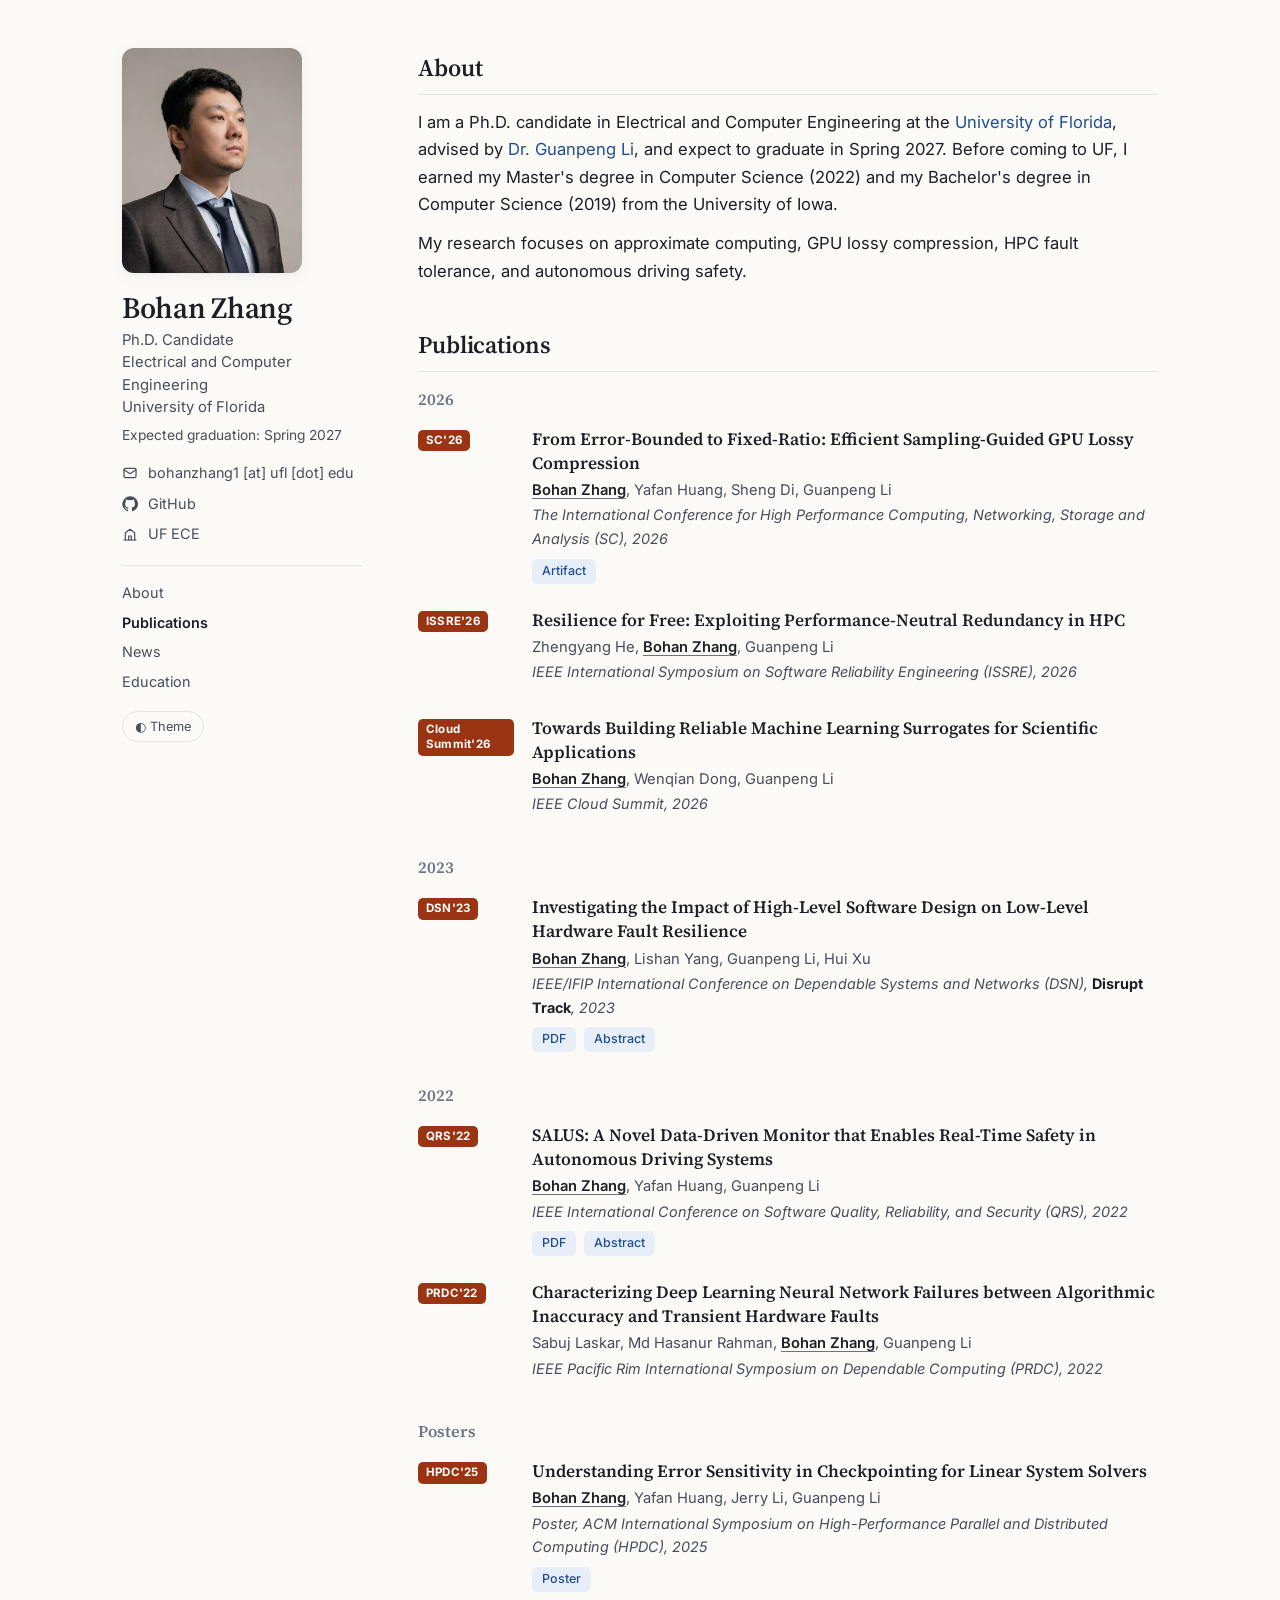
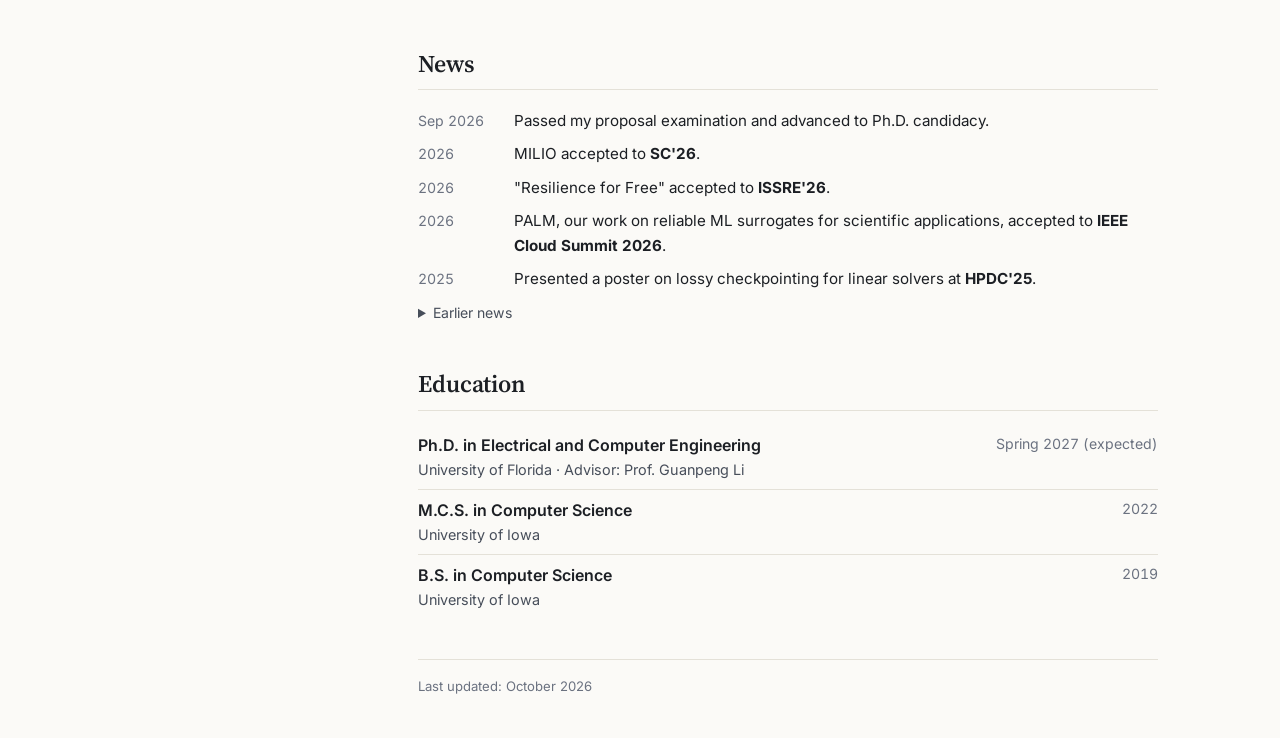
==== index.html @ 4b756f18 "Redesign homepage and update to UF ECE Replace the jemdoc site with a hand-written single page: prof" ====
<!doctype html>
<html lang="en">
<head>
<meta charset="utf-8">
<meta name="viewport" content="width=device-width, initial-scale=1">
<title>Bohan Zhang</title>
<meta name="description" content="Bohan Zhang, Ph.D. candidate in Electrical and Computer Engineering at the University of Florida. Reliable and efficient computing for scientific and AI applications.">
<link rel="preconnect" href="https://fonts.googleapis.com">
<link rel="preconnect" href="https://fonts.gstatic.com" crossorigin>
<link href="https://fonts.googleapis.com/css2?family=Inter:wght@400;500;600;700&family=Source+Serif+4:opsz,wght@8..60,400;8..60,600&display=swap" rel="stylesheet">
<link rel="stylesheet" href="assets/style.css">
<script>
  try { var t = localStorage.getItem('theme'); if (t) document.documentElement.dataset.theme = t; } catch (e) {}
</script>
</head>
<body>
<div class="page">

  <aside class="profile">
    <img class="avatar" src="image/avatar.jpg" alt="Photo of Bohan Zhang">
    <div class="profile-text">
      <h1 class="name">Bohan Zhang</h1>
      <p class="role">Ph.D. Candidate<br>Electrical and Computer Engineering<br>University of Florida</p>
      <p class="grad">Expected graduation: Spring 2027</p>
    </div>


    <ul class="links">
      <li><span>
        <svg viewBox="0 0 24 24" fill="none" stroke="currentColor" stroke-width="1.8" stroke-linecap="round" stroke-linejoin="round"><rect x="3" y="5" width="18" height="14" rx="2"/><path d="m3 7 9 6 9-6"/></svg>
        bohanzhang1 [at] ufl [dot] edu</span></li>
      <li><a href="https://github.com/bzhang22">
        <svg viewBox="0 0 24 24" fill="currentColor"><path d="M12 .5a11.5 11.5 0 0 0-3.64 22.41c.58.1.79-.25.79-.56v-2c-3.2.7-3.88-1.37-3.88-1.37-.53-1.33-1.28-1.69-1.28-1.69-1.05-.71.08-.7.08-.7 1.16.08 1.77 1.19 1.77 1.19 1.03 1.77 2.7 1.26 3.36.96.1-.75.4-1.26.73-1.55-2.55-.29-5.24-1.28-5.24-5.68 0-1.26.45-2.28 1.19-3.09-.12-.29-.52-1.46.11-3.05 0 0 .97-.31 3.17 1.18a11 11 0 0 1 5.77 0c2.2-1.49 3.17-1.18 3.17-1.18.63 1.59.23 2.76.11 3.05.74.81 1.19 1.83 1.19 3.09 0 4.41-2.69 5.38-5.25 5.67.41.36.78 1.06.78 2.14v3.17c0 .31.21.67.8.56A11.5 11.5 0 0 0 12 .5Z"/></svg>
        GitHub</a></li>
      <li><a href="https://www.ece.ufl.edu/">
        <svg viewBox="0 0 24 24" fill="none" stroke="currentColor" stroke-width="1.8" stroke-linecap="round" stroke-linejoin="round"><path d="M3 21h18"/><path d="M5 21V10l7-5 7 5v11"/><path d="M10 21v-6h4v6"/></svg>
        UF ECE</a></li>
    </ul>

    <nav class="nav">
      <a href="#about">About</a>
      <a href="#publications">Publications</a>
      <a href="#news">News</a>
      <a href="#education">Education</a>
    </nav>

    <button class="theme-toggle" id="theme-toggle" type="button">◐ Theme</button>
  </aside>

  <main>
    <section id="about">
      <h2>About</h2>
      <div class="lead">
        <p>I am a Ph.D. candidate in Electrical and Computer Engineering at the <a href="https://www.ufl.edu/">University of Florida</a>, advised by <a href="https://cclinus.github.io">Dr. Guanpeng Li</a>, and expect to graduate in Spring 2027. Before coming to UF, I earned my Master's degree in Computer Science (2022) and my Bachelor's degree in Computer Science (2019) from the University of Iowa.</p>
        <p>My research focuses on approximate computing, GPU lossy compression, HPC fault tolerance, and autonomous driving safety.</p>
      </div>
    </section>


    <section id="publications">
      <h2>Publications</h2>

      <h3 class="year">2026</h3>

      <article class="pub">
        <span class="venue">SC'26</span>
        <div>
          <h4 class="pub-title">From Error-Bounded to Fixed-Ratio: Efficient Sampling-Guided GPU Lossy Compression</h4>
          <p class="authors"><span class="me">Bohan Zhang</span>, Yafan Huang, Sheng Di, Guanpeng Li</p>
          <p class="where">The International Conference for High Performance Computing, Networking, Storage and Analysis (SC), 2026</p>
          <div class="actions">
            <a class="btn" href="https://zenodo.org/records/21798208">Artifact</a>
          </div>
        </div>
      </article>

      <article class="pub">
        <span class="venue">ISSRE'26</span>
        <div>
          <h4 class="pub-title">Resilience for Free: Exploiting Performance-Neutral Redundancy in HPC</h4>
          <p class="authors">Zhengyang He, <span class="me">Bohan Zhang</span>, Guanpeng Li</p>
          <p class="where">IEEE International Symposium on Software Reliability Engineering (ISSRE), 2026</p>
        </div>
      </article>

      <article class="pub">
        <span class="venue">Cloud Summit'26</span>
        <div>
          <h4 class="pub-title">Towards Building Reliable Machine Learning Surrogates for Scientific Applications</h4>
          <p class="authors"><span class="me">Bohan Zhang</span>, Wenqian Dong, Guanpeng Li</p>
          <p class="where">IEEE Cloud Summit, 2026</p>
        </div>
      </article>


      <h3 class="year">2023</h3>

      <article class="pub">
        <span class="venue">DSN'23</span>
        <div>
          <h4 class="pub-title">Investigating the Impact of High-Level Software Design on Low-Level Hardware Fault Resilience</h4>
          <p class="authors"><span class="me">Bohan Zhang</span>, Lishan Yang, Guanpeng Li, Hui Xu</p>
          <p class="where">IEEE/IFIP International Conference on Dependable Systems and Networks (DSN), <strong>Disrupt Track</strong>, 2023</p>
          <div class="actions">
            <a class="btn" href="folders/code_level_design_impact_on_resilience___DSN_disrupt_23.pdf">PDF</a>
            <button class="btn" type="button" data-abstract>Abstract</button>
          </div>
          <div class="abstract">Silent Data Corruptions (SDCs) have become an insurmountable issue that threatens system reliability. General strategies for protecting programs from SDCs, such as dual modular redundancy, incur intolerable overheads. Another strategy is Algorithm-Based Fault Tolerance, which is highly bound to the specific algorithm and hard to generalize. In this study, we find that different implementations of the same algorithm may lead to very different SDC probabilities. We conduct a characterization study to quantify the differences and investigate the root causes. The insights we derive could help guide developers in the software engineering domain to design programs that are naturally resilient.</div>
        </div>
      </article>

      <h3 class="year">2022</h3>

      <article class="pub">
        <span class="venue">QRS'22</span>
        <div>
          <h4 class="pub-title">SALUS: A Novel Data-Driven Monitor that Enables Real-Time Safety in Autonomous Driving Systems</h4>
          <p class="authors"><span class="me">Bohan Zhang</span>, Yafan Huang, Guanpeng Li</p>
          <p class="where">IEEE International Conference on Software Quality, Reliability, and Security (QRS), 2022</p>
          <div class="actions">
            <a class="btn" href="folders/AV_Safety_Monitor___QRS_2022_CR.pdf">PDF</a>
            <button class="btn" type="button" data-abstract>Abstract</button>
          </div>
          <div class="abstract">This paper proposes SALUS, a data-driven real-time safety monitor that detects and mitigates safety violations of an autonomous vehicle (AV). The key insight is that traffic situations that lead to AV safety violations fall into patterns and can be identified by learning from the safety violations of the AV. Our approach uses machine learning techniques to model the traffic behaviors that result in safety violations, characterize their early symptoms for training a preemptive model, and then detect real-time safety violations before actual crashes happen. To train the model, we leverage a pipeline of fuzzing techniques to tailor AV-specific safety violation symptoms and generate training data via data augmentation. Our evaluation demonstrates that the technique reduces over 97.2% of safety violations in industry-level autonomous driving systems such as Baidu Apollo, with no more than 0.018 false positive rate.</div>
        </div>
      </article>

      <article class="pub">
        <span class="venue">PRDC'22</span>
        <div>
          <h4 class="pub-title">Characterizing Deep Learning Neural Network Failures between Algorithmic Inaccuracy and Transient Hardware Faults</h4>
          <p class="authors">Sabuj Laskar, Md Hasanur Rahman, <span class="me">Bohan Zhang</span>, Guanpeng Li</p>
          <p class="where">IEEE Pacific Rim International Symposium on Dependable Computing (PRDC), 2022</p>
        </div>
      </article>

      <h3 class="year">Posters</h3>

      <article class="pub">
        <span class="venue">HPDC'25</span>
        <div>
          <h4 class="pub-title">Understanding Error Sensitivity in Checkpointing for Linear System Solvers</h4>
          <p class="authors"><span class="me">Bohan Zhang</span>, Yafan Huang, Jerry Li, Guanpeng Li</p>
          <p class="where">Poster, ACM International Symposium on High-Performance Parallel and Distributed Computing (HPDC), 2025</p>
          <div class="actions">
            <a class="btn" href="https://hpdc.sci.utah.edu/2025/assets/slides/posters/zhang.pdf">Poster</a>
          </div>
        </div>
      </article>

    </section>


    <section id="news">
      <h2>News</h2>
      <ul class="news">
        <li><time>Sep 2026</time><span>Passed my proposal examination and advanced to Ph.D. candidacy.</span></li>
        <li><time>2026</time><span>MILIO accepted to <strong>SC'26</strong>.</span></li>
        <li><time>2026</time><span>"Resilience for Free" accepted to <strong>ISSRE'26</strong>.</span></li>
        <li><time>2026</time><span>PALM, our work on reliable ML surrogates for scientific applications, accepted to <strong>IEEE Cloud Summit 2026</strong>.</span></li>
        <li><time>2025</time><span>Presented a poster on lossy checkpointing for linear solvers at <strong>HPDC'25</strong>.</span></li>
      </ul>
      <details class="older">
        <summary>Earlier news</summary>
        <ul class="news">
          <li><time>2023</time><span>Paper accepted to the <strong>DSN'23</strong> Disrupt track.</span></li>
          <li><time>2022</time><span><strong>SALUS</strong> accepted to <strong>QRS'22</strong>.</span></li>
        </ul>
      </details>
    </section>

    <section id="education">
      <h2>Education</h2>
      <ul class="timeline">
        <li><div><strong>Ph.D. in Electrical and Computer Engineering</strong><div class="sub">University of Florida · Advisor: Prof. Guanpeng Li</div></div><time>Spring 2027 (expected)</time></li>
        <li><div><strong>M.C.S. in Computer Science</strong><div class="sub">University of Iowa</div></div><time>2022</time></li>
        <li><div><strong>B.S. in Computer Science</strong><div class="sub">University of Iowa</div></div><time>2019</time></li>
      </ul>
    </section>

    <footer>Last updated: October 2026</footer>
  </main>
</div>

<script>
  document.querySelectorAll('[data-abstract]').forEach(function (b) {
    b.addEventListener('click', function () {
      b.closest('.pub').querySelector('.abstract').classList.toggle('open');
    });
  });

  document.getElementById('theme-toggle').addEventListener('click', function () {
    var root = document.documentElement;
    var dark = root.dataset.theme ? root.dataset.theme === 'dark' : matchMedia('(prefers-color-scheme: dark)').matches;
    root.dataset.theme = dark ? 'light' : 'dark';
    try { localStorage.setItem('theme', root.dataset.theme); } catch (e) {}
  });

  var links = document.querySelectorAll('.nav a');
  var io = new IntersectionObserver(function (entries) {
    entries.forEach(function (e) {
      if (!e.isIntersecting) return;
      links.forEach(function (a) { a.classList.toggle('active', a.getAttribute('href') === '#' + e.target.id); });
    });
  }, { rootMargin: '-30% 0px -60% 0px' });
  document.querySelectorAll('main section').forEach(function (s) { io.observe(s); });
</script>
</body>
</html>
---- assets/style.css ----
:root {
  --bg: #fbfaf7;
  --surface: #ffffff;
  --ink: #1c1f24;
  --muted: #474e5a;
  --faint: #6b7280;
  --line: #e4e1d8;
  --accent: #1f4e8c;
  --accent-soft: #e8eef8;
  --me: #1c1f24;
  --conf: #9a3412;
  --shadow: 0 1px 2px rgba(20, 24, 33, .04), 0 4px 16px rgba(20, 24, 33, .05);
  --serif: "Source Serif 4", "Georgia", serif;
  --sans: "Inter", system-ui, -apple-system, "Segoe UI", sans-serif;
}

@media (prefers-color-scheme: dark) {
  :root:not([data-theme="light"]) {
    --bg: #14161a; --surface: #1b1e23; --ink: #ecebe7; --muted: #c0c4cc; --faint: #9ca2ad;
    --line: #2c3037; --accent: #93b9f0; --accent-soft: #1f2a3b; --me: #ffffff;
    --conf: #c2410c; --shadow: none;
  }
}
:root[data-theme="dark"] {
  --bg: #14161a; --surface: #1b1e23; --ink: #ecebe7; --muted: #c0c4cc; --faint: #9ca2ad;
  --line: #2c3037; --accent: #93b9f0; --accent-soft: #1f2a3b; --me: #ffffff;
  --conf: #c2410c; --shadow: none;
}

* { box-sizing: border-box; }
html { scroll-behavior: smooth; scroll-padding-top: 24px; }
body {
  margin: 0;
  background: var(--bg);
  color: var(--ink);
  font: 16px/1.65 var(--sans);
  -webkit-font-smoothing: antialiased;
}
a { color: var(--accent); text-decoration: none; }
a:hover { text-decoration: underline; text-underline-offset: 3px; }

.page {
  max-width: 1100px;
  margin: 0 auto;
  padding: 48px 32px 40px;
  display: grid;
  grid-template-columns: 240px minmax(0, 1fr);
  gap: 56px;
}

/* ---------- Sidebar ---------- */
.profile { align-self: start; }
@media (min-width: 881px) and (min-height: 820px) {
  .profile { position: sticky; top: 40px; }
}
.avatar {
  width: 180px;
  aspect-ratio: 4 / 5;
  object-fit: cover;
  object-position: 50% 30%;
  border-radius: 12px;
  display: block;
  box-shadow: var(--shadow);
}
.name {
  font-family: var(--serif);
  font-size: 1.85rem;
  font-weight: 600;
  line-height: 1.15;
  margin: 18px 0 4px;
  letter-spacing: -.01em;
}
.role { color: var(--muted); font-size: .93rem; line-height: 1.5; margin: 0; }
.grad { color: var(--muted); font-size: .86rem; margin: 6px 0 14px; }
.links { list-style: none; padding: 0; margin: 0 0 16px; display: grid; gap: 4px; font-size: .9rem; }
.links a, .links span { display: inline-flex; align-items: center; gap: 10px; color: var(--muted); }
.links a:hover { color: var(--accent); text-decoration: none; }
.links svg { width: 16px; height: 16px; flex: none; }
.nav { display: grid; gap: 0; border-top: 1px solid var(--line); padding-top: 12px; font-size: .9rem; }
.nav a { color: var(--muted); padding: 3px 0; }
.nav a.active { color: var(--ink); font-weight: 600; }
.nav a:hover { color: var(--accent); text-decoration: none; }

.theme-toggle {
  margin-top: 14px;
  background: none;
  border: 1px solid var(--line);
  color: var(--muted);
  border-radius: 999px;
  padding: 4px 12px;
  font: inherit;
  font-size: .8rem;
  cursor: pointer;
}
.theme-toggle:hover { color: var(--ink); border-color: var(--faint); }

/* ---------- Content ---------- */
main section { margin-bottom: 40px; }
h2 {
  font-family: var(--serif);
  font-size: 1.5rem;
  font-weight: 600;
  margin: 0 0 14px;
  padding-bottom: 6px;
  border-bottom: 1px solid var(--line);
  letter-spacing: -.005em;
}
.lead { font-size: 1.04rem; }
.lead p { margin: 0 0 12px; }


.year {
  font-family: var(--serif);
  font-size: 1.02rem;
  font-weight: 600;
  color: var(--faint);
  margin: 18px 0 2px;
}
.year:first-of-type { margin-top: 0; }
.pub {
  display: grid;
  grid-template-columns: 96px minmax(0, 1fr);
  gap: 18px;
  padding: 12px 0;
}
.venue {
  align-self: start;
  justify-self: start;
  margin-top: 3px;
  background: var(--conf);
  color: #fff;
  font-size: .72rem;
  font-weight: 700;
  letter-spacing: .02em;
  line-height: 1.35;
  padding: 3px 8px;
  border-radius: 5px;
}
.pub-title { font-family: var(--serif); font-size: 1.08rem; font-weight: 600; line-height: 1.4; margin: 0 0 3px; color: var(--ink); }
.authors { color: var(--muted); font-size: .92rem; margin: 0; }
.authors .me { color: var(--me); font-weight: 600; text-decoration: underline; text-decoration-color: var(--faint); text-underline-offset: 3px; }
.where { font-size: .9rem; margin: 1px 0 8px; color: var(--muted); font-style: italic; }
.where strong { font-style: normal; color: var(--ink); }
.actions { display: flex; flex-wrap: wrap; gap: 8px; }
.btn {
  display: inline-flex; align-items: center; gap: 6px;
  font: inherit; font-size: .78rem; font-weight: 500;
  color: var(--accent);
  background: var(--accent-soft);
  border: 0;
  border-radius: 6px;
  padding: 2px 10px;
  cursor: pointer;
}
.btn:hover { text-decoration: none; filter: brightness(.96); }
.abstract {
  display: none;
  margin-top: 10px;
  font-size: .9rem;
  line-height: 1.6;
  color: var(--muted);
  background: var(--surface);
  border: 1px solid var(--line);
  border-radius: 8px;
  padding: 10px 14px;
}
.abstract.open { display: block; }


.news { list-style: none; padding: 0; margin: 0; }
.news li { display: grid; grid-template-columns: 84px 1fr; gap: 12px; padding: 4px 0; font-size: .95rem; }
.news time { color: var(--faint); font-variant-numeric: tabular-nums; font-size: .88rem; padding-top: 1px; }
.older { margin-top: 6px; }
.older summary { cursor: pointer; color: var(--muted); font-size: .88rem; }
.older .news { margin-top: 4px; }

.timeline { list-style: none; padding: 0; margin: 0; }
.timeline li { display: grid; grid-template-columns: 1fr auto; gap: 12px; padding: 7px 0; border-bottom: 1px solid var(--line); }
.timeline li:last-child { border-bottom: 0; }
.timeline strong { font-weight: 600; }
.timeline .sub { color: var(--muted); font-size: .9rem; }
.timeline time { color: var(--faint); font-size: .88rem; font-variant-numeric: tabular-nums; text-align: right; }


footer { color: var(--faint); font-size: .82rem; border-top: 1px solid var(--line); padding-top: 16px; }

/* ---------- Responsive ---------- */
@media (max-width: 880px) {
  .page { grid-template-columns: minmax(0, 1fr); gap: 28px; padding: 28px 16px; }
  .profile { display: grid; grid-template-columns: 110px minmax(0, 1fr); gap: 0 18px; align-items: start; }
  .avatar { width: 110px; }
  .name { margin-top: 0; font-size: 1.5rem; }
  .links, .theme-toggle { grid-column: 1 / -1; justify-self: start; }
  .links { margin-top: 14px; grid-template-columns: repeat(2, minmax(0, 1fr)); overflow-wrap: anywhere; width: 100%; }
  .nav, .theme-toggle { display: none; }
  .pub { grid-template-columns: minmax(0, 1fr); gap: 6px; }
}
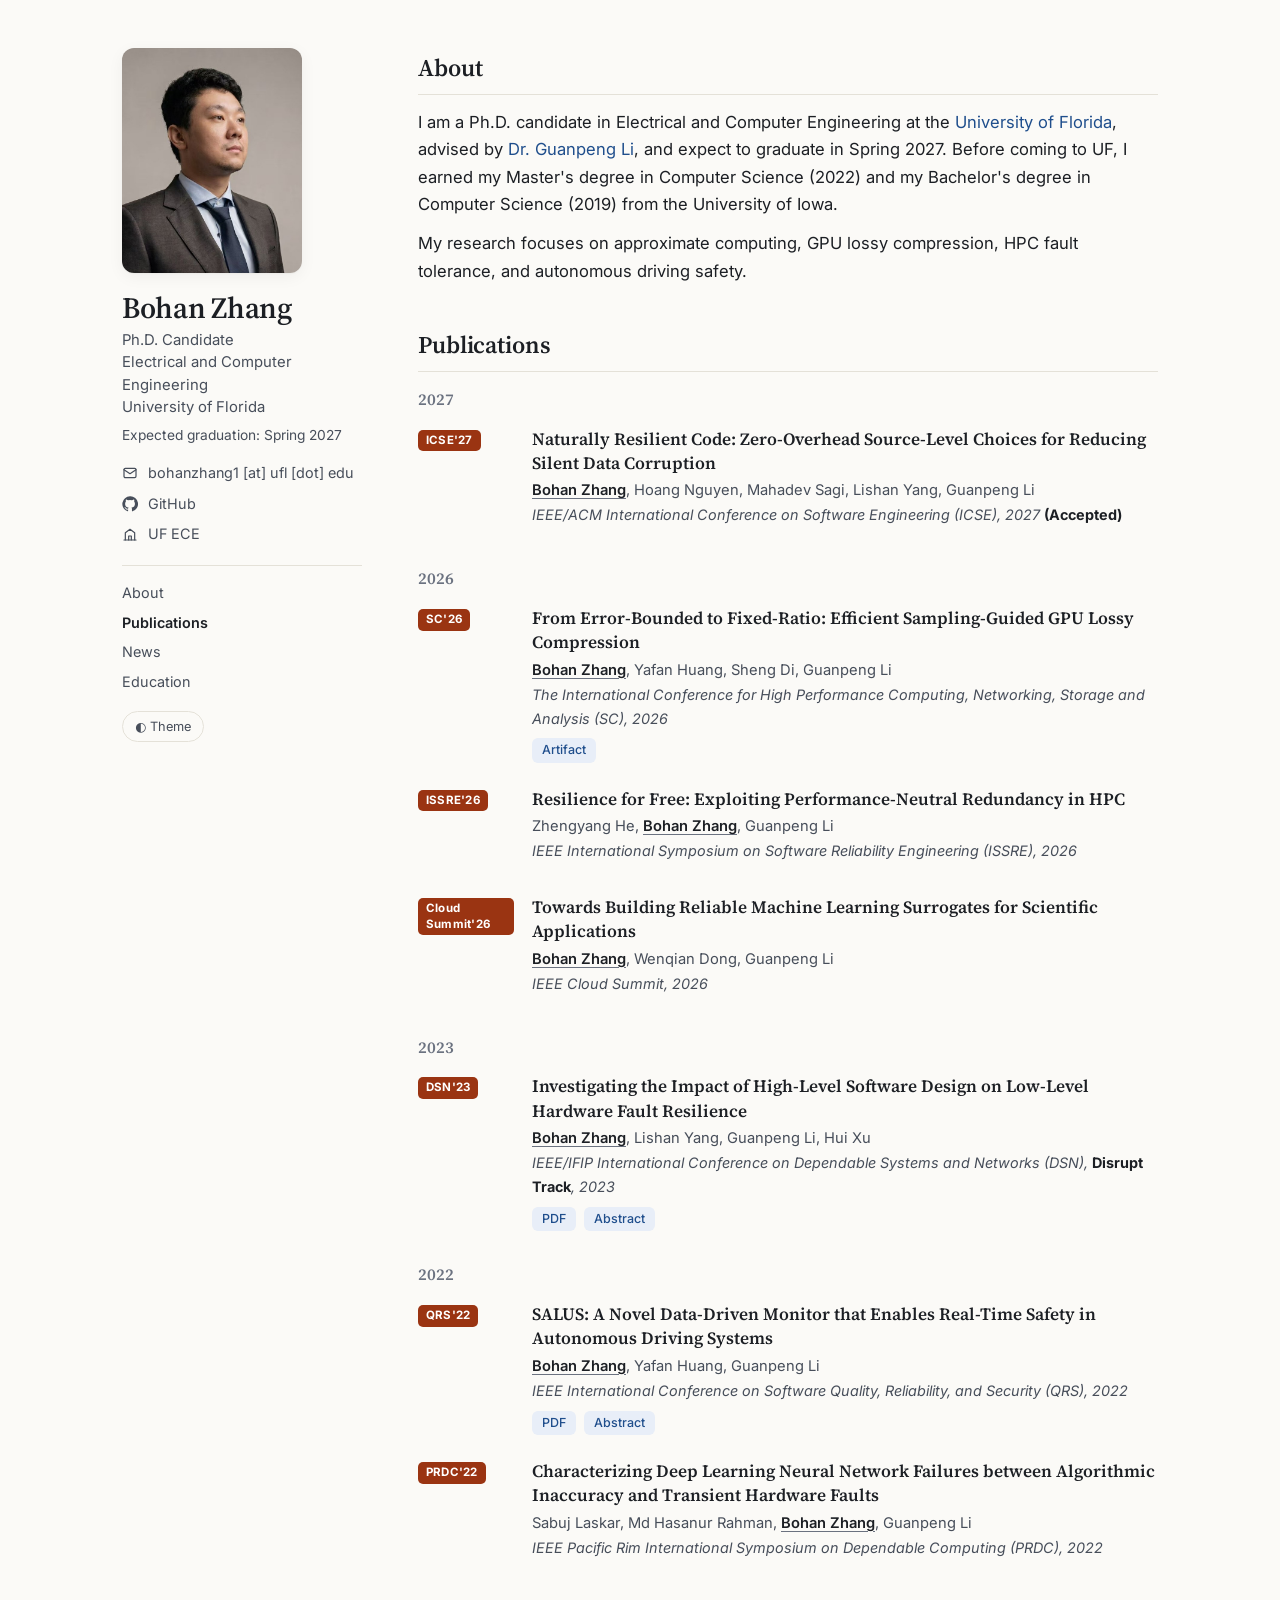
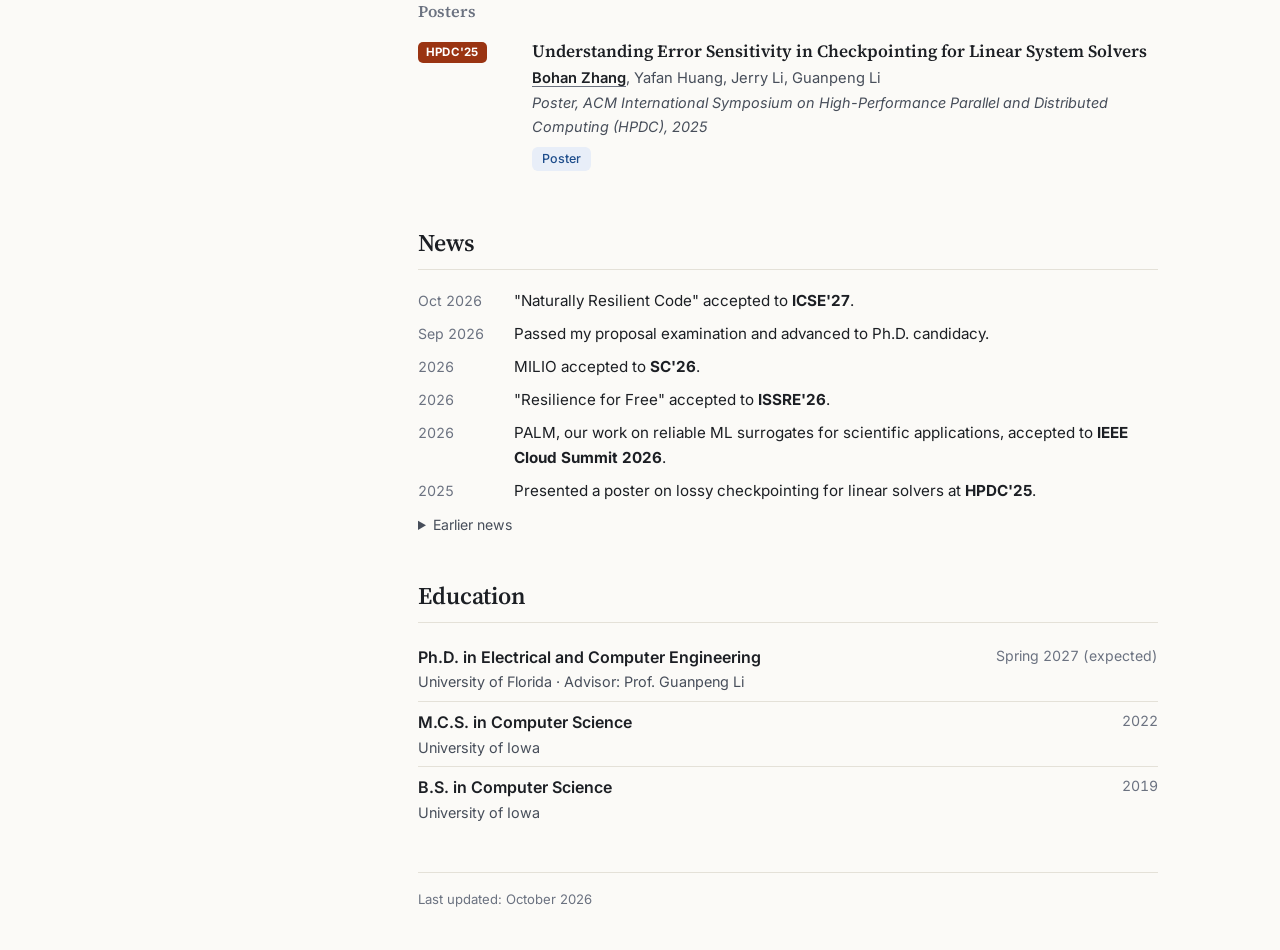
==== commit 37abce07: "Add ICSE'27 paper and news entry Co-Authored-By: Claude Opus 5.5 <noreply@anthropic.com>" ====
--- a/index.html
+++ b/index.html
@@ -60,6 +60,17 @@
     <section id="publications">
       <h2>Publications</h2>
 
+      <h3 class="year">2027</h3>
+
+      <article class="pub">
+        <span class="venue">ICSE'27</span>
+        <div>
+          <h4 class="pub-title">Naturally Resilient Code: Zero-Overhead Source-Level Choices for Reducing Silent Data Corruption</h4>
+          <p class="authors"><span class="me">Bohan Zhang</span>, Hoang Nguyen, Mahadev Sagi, Lishan Yang, Guanpeng Li</p>
+          <p class="where">IEEE/ACM International Conference on Software Engineering (ICSE), 2027 <strong>(Accepted)</strong></p>
+        </div>
+      </article>
+
       <h3 class="year">2026</h3>
 
       <article class="pub">
@@ -154,6 +165,7 @@
     <section id="news">
       <h2>News</h2>
       <ul class="news">
+        <li><time>Oct 2026</time><span>"Naturally Resilient Code" accepted to <strong>ICSE'27</strong>.</span></li>
         <li><time>Sep 2026</time><span>Passed my proposal examination and advanced to Ph.D. candidacy.</span></li>
         <li><time>2026</time><span>MILIO accepted to <strong>SC'26</strong>.</span></li>
         <li><time>2026</time><span>"Resilience for Free" accepted to <strong>ISSRE'26</strong>.</span></li>
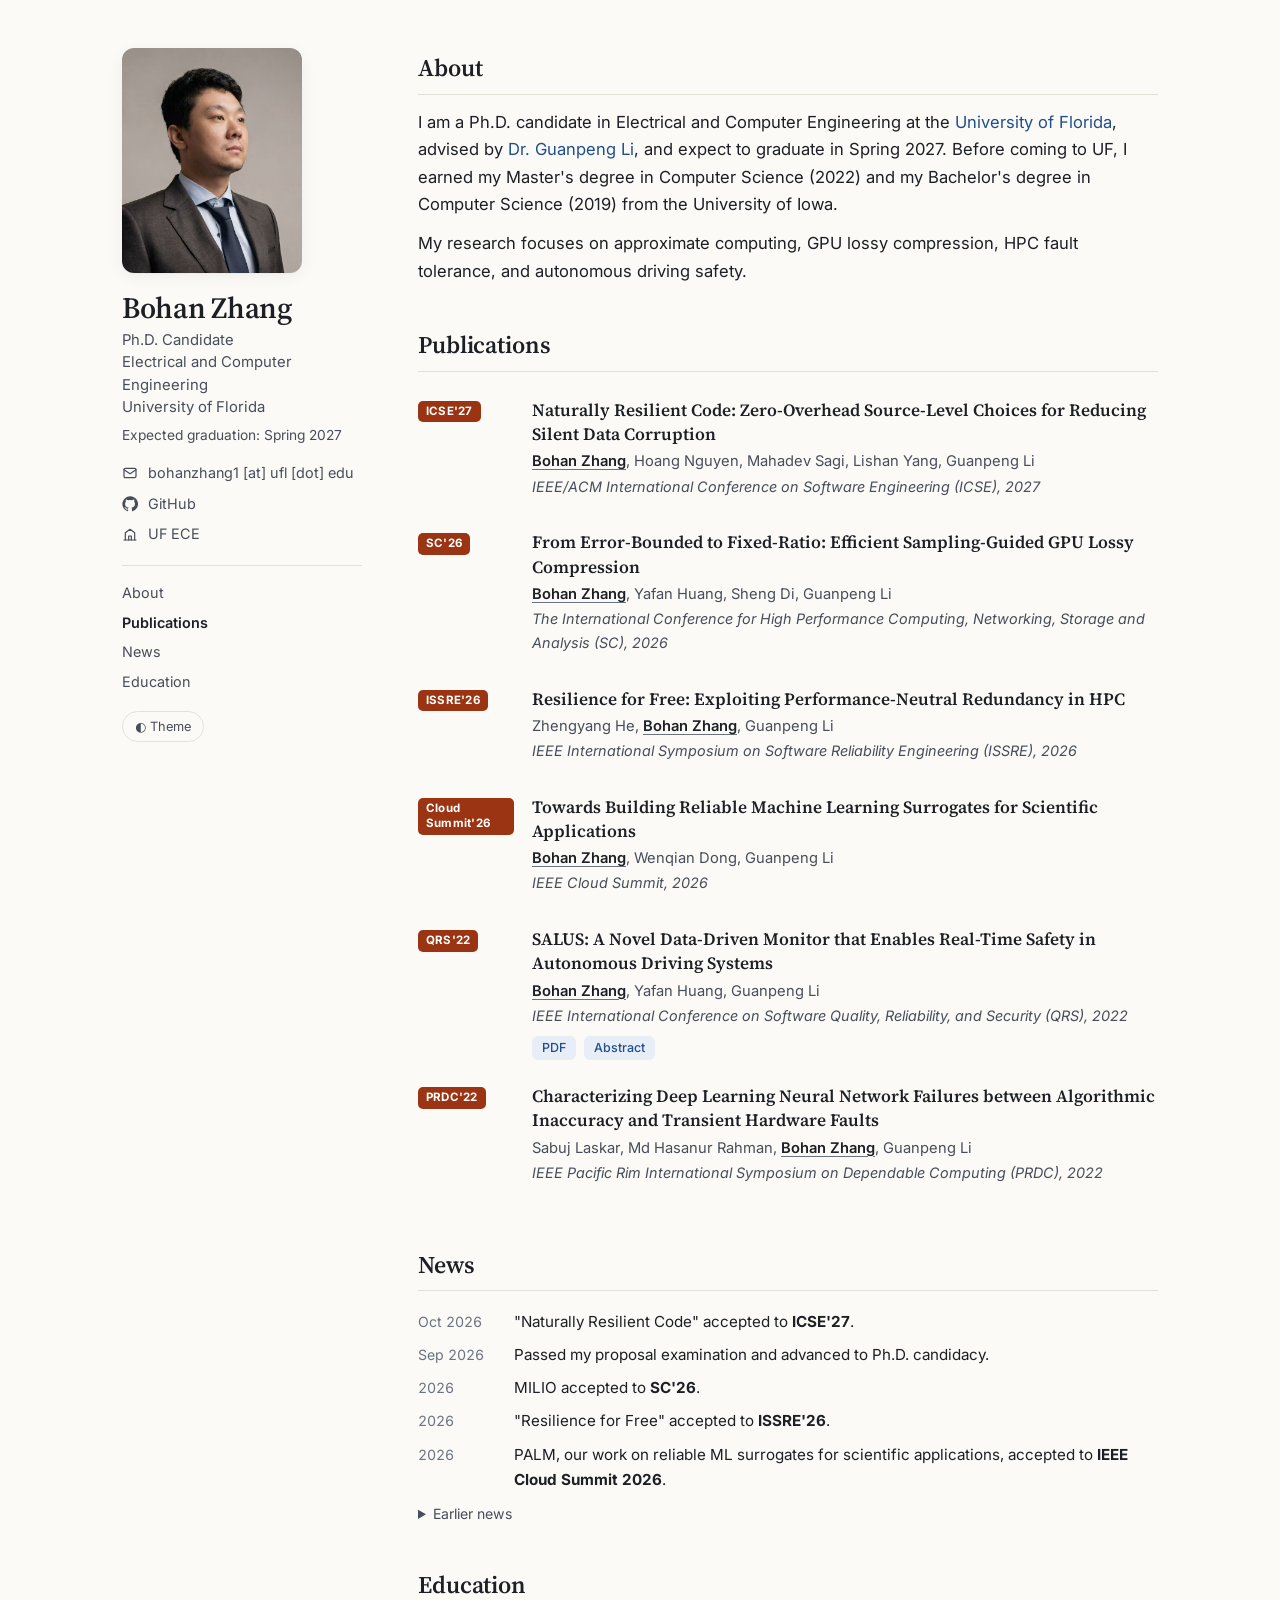
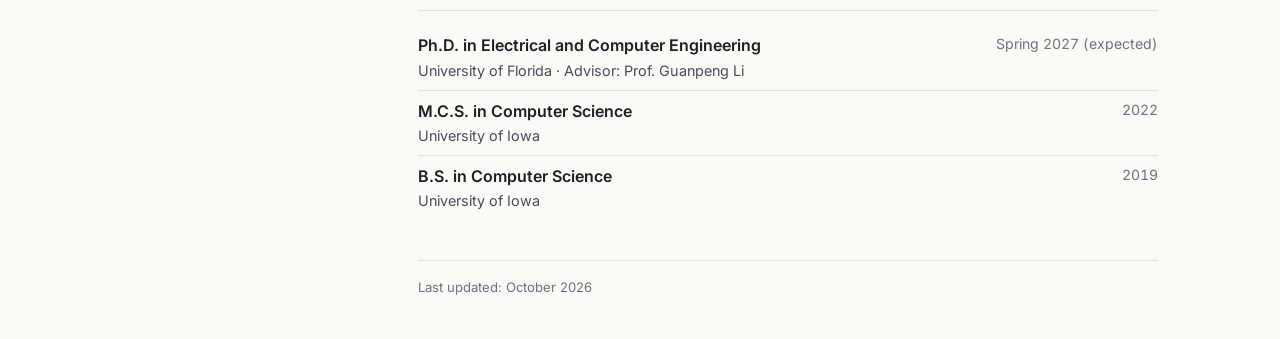
==== commit 50d12e13: "Simplify publication list Drop short papers (DSN'23 Disrupt, HPDC'25 poster) and their news items, r" ====
--- a/index.html
+++ b/index.html
@@ -60,18 +60,14 @@
     <section id="publications">
       <h2>Publications</h2>
 
-      <h3 class="year">2027</h3>
-
       <article class="pub">
         <span class="venue">ICSE'27</span>
         <div>
           <h4 class="pub-title">Naturally Resilient Code: Zero-Overhead Source-Level Choices for Reducing Silent Data Corruption</h4>
           <p class="authors"><span class="me">Bohan Zhang</span>, Hoang Nguyen, Mahadev Sagi, Lishan Yang, Guanpeng Li</p>
-          <p class="where">IEEE/ACM International Conference on Software Engineering (ICSE), 2027 <strong>(Accepted)</strong></p>
+          <p class="where">IEEE/ACM International Conference on Software Engineering (ICSE), 2027</p>
         </div>
       </article>
-
-      <h3 class="year">2026</h3>
 
       <article class="pub">
         <span class="venue">SC'26</span>
@@ -79,9 +75,6 @@
           <h4 class="pub-title">From Error-Bounded to Fixed-Ratio: Efficient Sampling-Guided GPU Lossy Compression</h4>
           <p class="authors"><span class="me">Bohan Zhang</span>, Yafan Huang, Sheng Di, Guanpeng Li</p>
           <p class="where">The International Conference for High Performance Computing, Networking, Storage and Analysis (SC), 2026</p>
-          <div class="actions">
-            <a class="btn" href="https://zenodo.org/records/21798208">Artifact</a>
-          </div>
         </div>
       </article>
 
@@ -103,24 +96,6 @@
         </div>
       </article>
 
-
-      <h3 class="year">2023</h3>
-
-      <article class="pub">
-        <span class="venue">DSN'23</span>
-        <div>
-          <h4 class="pub-title">Investigating the Impact of High-Level Software Design on Low-Level Hardware Fault Resilience</h4>
-          <p class="authors"><span class="me">Bohan Zhang</span>, Lishan Yang, Guanpeng Li, Hui Xu</p>
-          <p class="where">IEEE/IFIP International Conference on Dependable Systems and Networks (DSN), <strong>Disrupt Track</strong>, 2023</p>
-          <div class="actions">
-            <a class="btn" href="folders/code_level_design_impact_on_resilience___DSN_disrupt_23.pdf">PDF</a>
-            <button class="btn" type="button" data-abstract>Abstract</button>
-          </div>
-          <div class="abstract">Silent Data Corruptions (SDCs) have become an insurmountable issue that threatens system reliability. General strategies for protecting programs from SDCs, such as dual modular redundancy, incur intolerable overheads. Another strategy is Algorithm-Based Fault Tolerance, which is highly bound to the specific algorithm and hard to generalize. In this study, we find that different implementations of the same algorithm may lead to very different SDC probabilities. We conduct a characterization study to quantify the differences and investigate the root causes. The insights we derive could help guide developers in the software engineering domain to design programs that are naturally resilient.</div>
-        </div>
-      </article>
-
-      <h3 class="year">2022</h3>
 
       <article class="pub">
         <span class="venue">QRS'22</span>
@@ -145,19 +120,6 @@
         </div>
       </article>
 
-      <h3 class="year">Posters</h3>
-
-      <article class="pub">
-        <span class="venue">HPDC'25</span>
-        <div>
-          <h4 class="pub-title">Understanding Error Sensitivity in Checkpointing for Linear System Solvers</h4>
-          <p class="authors"><span class="me">Bohan Zhang</span>, Yafan Huang, Jerry Li, Guanpeng Li</p>
-          <p class="where">Poster, ACM International Symposium on High-Performance Parallel and Distributed Computing (HPDC), 2025</p>
-          <div class="actions">
-            <a class="btn" href="https://hpdc.sci.utah.edu/2025/assets/slides/posters/zhang.pdf">Poster</a>
-          </div>
-        </div>
-      </article>
 
     </section>
 
@@ -170,12 +132,10 @@
         <li><time>2026</time><span>MILIO accepted to <strong>SC'26</strong>.</span></li>
         <li><time>2026</time><span>"Resilience for Free" accepted to <strong>ISSRE'26</strong>.</span></li>
         <li><time>2026</time><span>PALM, our work on reliable ML surrogates for scientific applications, accepted to <strong>IEEE Cloud Summit 2026</strong>.</span></li>
-        <li><time>2025</time><span>Presented a poster on lossy checkpointing for linear solvers at <strong>HPDC'25</strong>.</span></li>
       </ul>
       <details class="older">
         <summary>Earlier news</summary>
         <ul class="news">
-          <li><time>2023</time><span>Paper accepted to the <strong>DSN'23</strong> Disrupt track.</span></li>
           <li><time>2022</time><span><strong>SALUS</strong> accepted to <strong>QRS'22</strong>.</span></li>
         </ul>
       </details>
--- a/assets/style.css
+++ b/assets/style.css
@@ -109,14 +109,6 @@
 .lead p { margin: 0 0 12px; }
 
 
-.year {
-  font-family: var(--serif);
-  font-size: 1.02rem;
-  font-weight: 600;
-  color: var(--faint);
-  margin: 18px 0 2px;
-}
-.year:first-of-type { margin-top: 0; }
 .pub {
   display: grid;
   grid-template-columns: 96px minmax(0, 1fr);
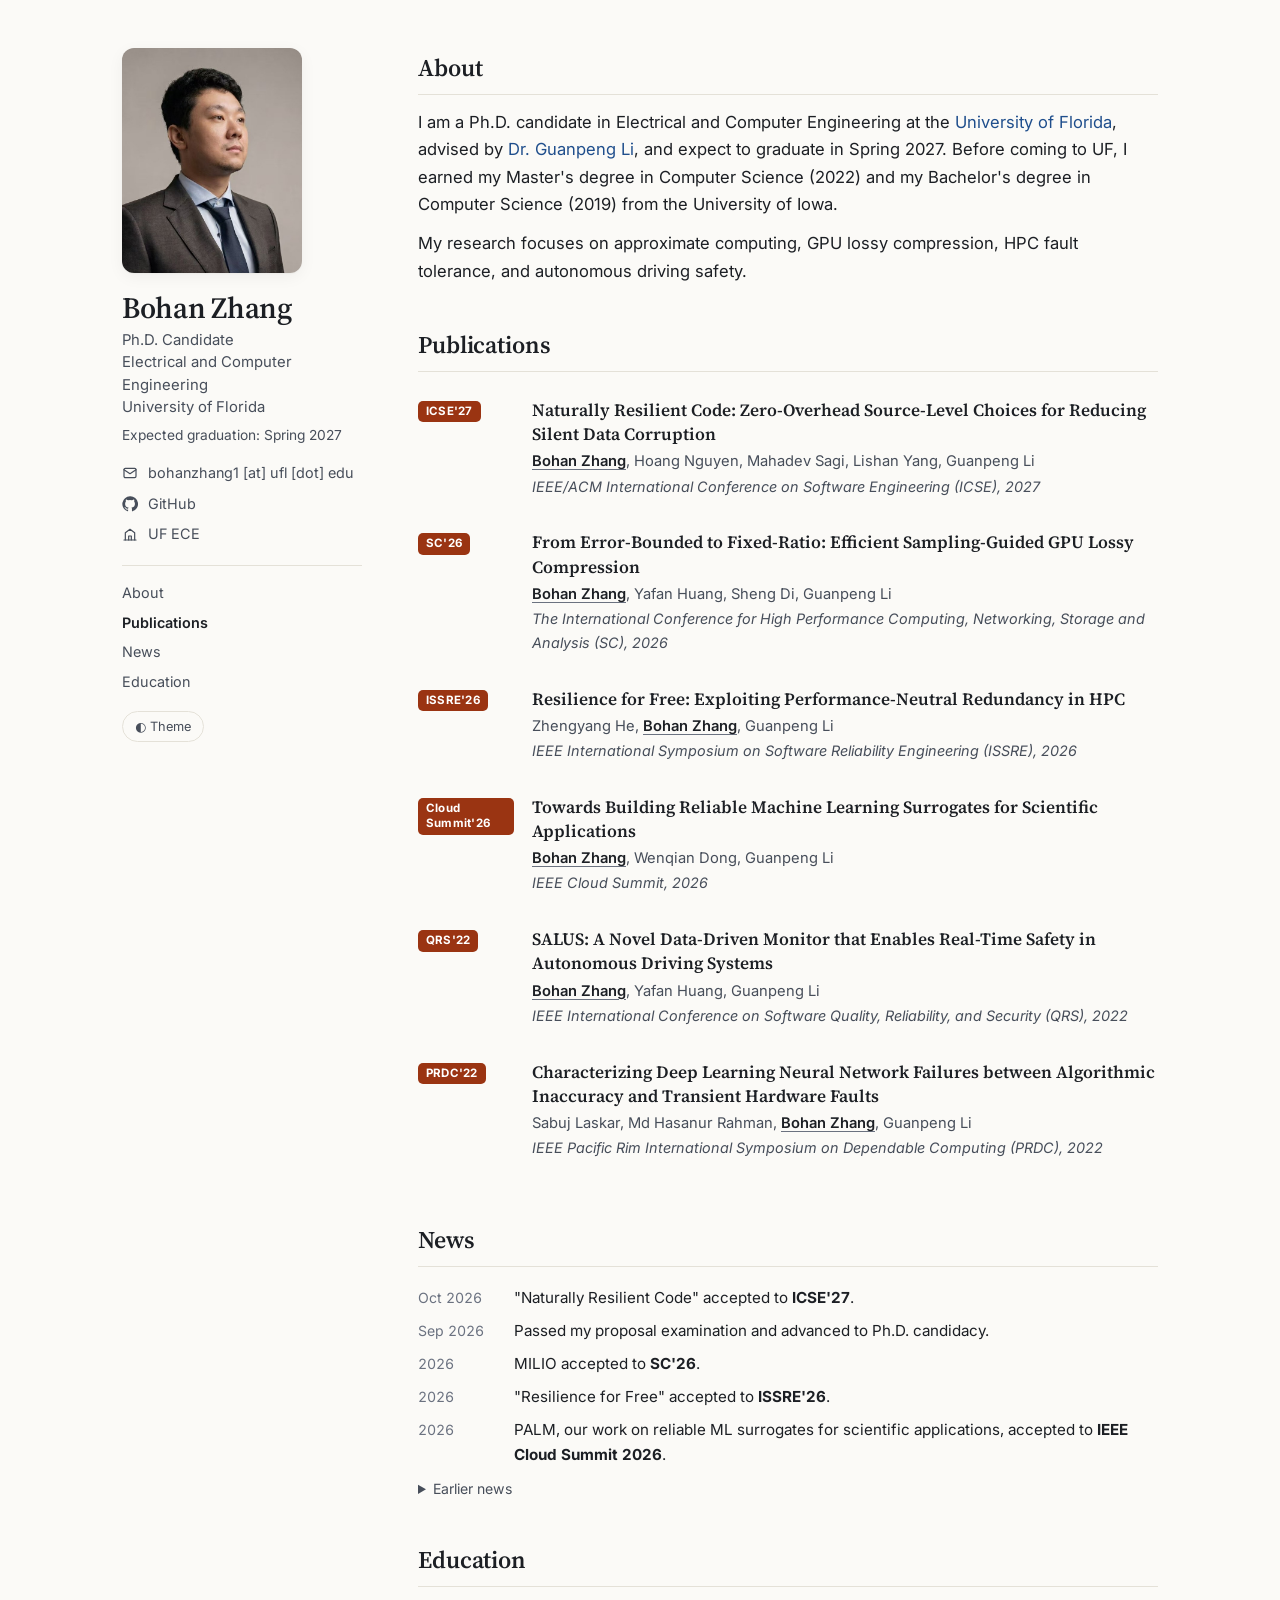
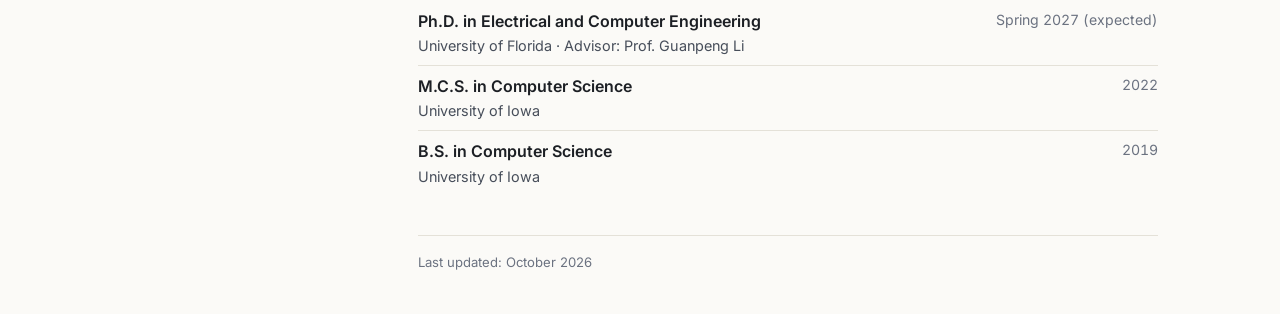
==== commit fe48d35c: "Remove PDF/Abstract buttons from publications" ====
--- a/index.html
+++ b/index.html
@@ -103,11 +103,6 @@
           <h4 class="pub-title">SALUS: A Novel Data-Driven Monitor that Enables Real-Time Safety in Autonomous Driving Systems</h4>
           <p class="authors"><span class="me">Bohan Zhang</span>, Yafan Huang, Guanpeng Li</p>
           <p class="where">IEEE International Conference on Software Quality, Reliability, and Security (QRS), 2022</p>
-          <div class="actions">
-            <a class="btn" href="folders/AV_Safety_Monitor___QRS_2022_CR.pdf">PDF</a>
-            <button class="btn" type="button" data-abstract>Abstract</button>
-          </div>
-          <div class="abstract">This paper proposes SALUS, a data-driven real-time safety monitor that detects and mitigates safety violations of an autonomous vehicle (AV). The key insight is that traffic situations that lead to AV safety violations fall into patterns and can be identified by learning from the safety violations of the AV. Our approach uses machine learning techniques to model the traffic behaviors that result in safety violations, characterize their early symptoms for training a preemptive model, and then detect real-time safety violations before actual crashes happen. To train the model, we leverage a pipeline of fuzzing techniques to tailor AV-specific safety violation symptoms and generate training data via data augmentation. Our evaluation demonstrates that the technique reduces over 97.2% of safety violations in industry-level autonomous driving systems such as Baidu Apollo, with no more than 0.018 false positive rate.</div>
         </div>
       </article>
 
@@ -155,11 +150,6 @@
 </div>
 
 <script>
-  document.querySelectorAll('[data-abstract]').forEach(function (b) {
-    b.addEventListener('click', function () {
-      b.closest('.pub').querySelector('.abstract').classList.toggle('open');
-    });
-  });
 
   document.getElementById('theme-toggle').addEventListener('click', function () {
     var root = document.documentElement;
--- a/assets/style.css
+++ b/assets/style.css
@@ -133,30 +133,6 @@
 .authors .me { color: var(--me); font-weight: 600; text-decoration: underline; text-decoration-color: var(--faint); text-underline-offset: 3px; }
 .where { font-size: .9rem; margin: 1px 0 8px; color: var(--muted); font-style: italic; }
 .where strong { font-style: normal; color: var(--ink); }
-.actions { display: flex; flex-wrap: wrap; gap: 8px; }
-.btn {
-  display: inline-flex; align-items: center; gap: 6px;
-  font: inherit; font-size: .78rem; font-weight: 500;
-  color: var(--accent);
-  background: var(--accent-soft);
-  border: 0;
-  border-radius: 6px;
-  padding: 2px 10px;
-  cursor: pointer;
-}
-.btn:hover { text-decoration: none; filter: brightness(.96); }
-.abstract {
-  display: none;
-  margin-top: 10px;
-  font-size: .9rem;
-  line-height: 1.6;
-  color: var(--muted);
-  background: var(--surface);
-  border: 1px solid var(--line);
-  border-radius: 8px;
-  padding: 10px 14px;
-}
-.abstract.open { display: block; }
 
 
 .news { list-style: none; padding: 0; margin: 0; }
